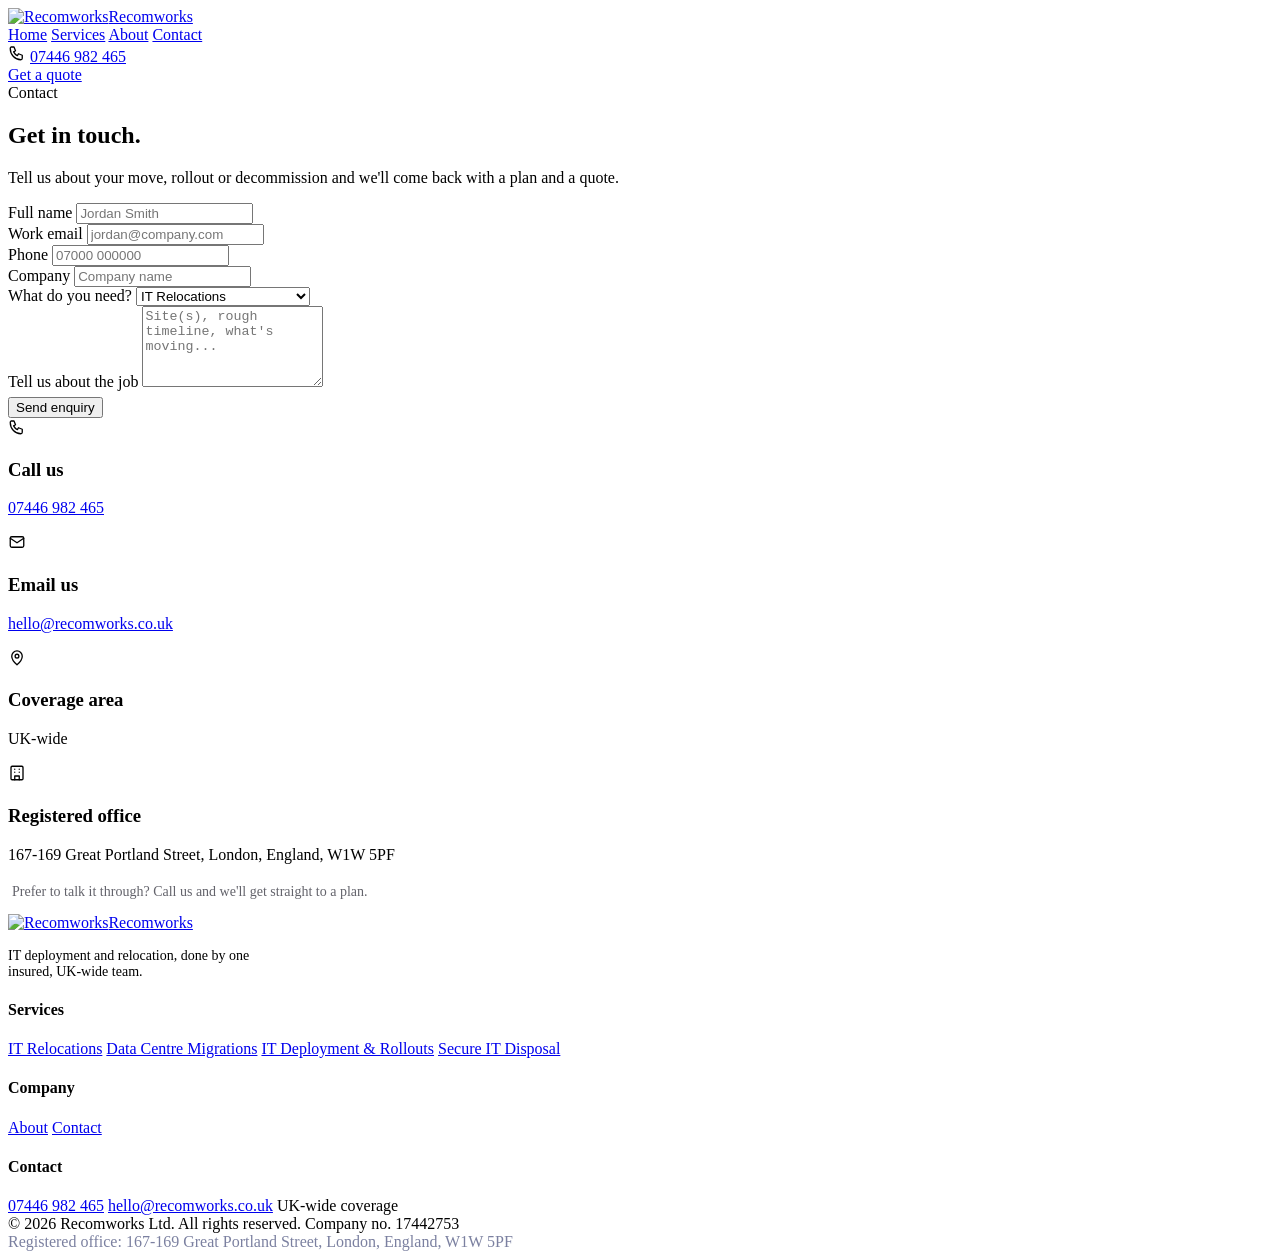
==== contact.html @ e0491cc9 "Add files via upload" ====
<!doctype html>
<html lang="en">
<head>
<meta charset="utf-8">
<meta name="viewport" content="width=device-width, initial-scale=1">
<title>Contact | Recomworks Ltd</title>
<meta name="description" content="Get in touch with Recomworks Ltd about an IT relocation, data centre migration, deployment rollout or secure IT disposal job.">
<link rel="icon" href="assets/logo-icon.png">
<link rel="preconnect" href="https://fonts.googleapis.com">
<link rel="stylesheet" href="https://fonts.googleapis.com/css2?family=Space+Grotesk:wght@500;600;700&family=IBM+Plex+Sans:wght@400;500;600;700&display=swap">
<link rel="stylesheet" href="css/styles.css">
</head>
<body>

<header class="site-header">
  <div class="container nav-row">
    <a class="logo" href="index.html"><img src="assets/logo-icon.png" alt="Recomworks"><span>Recomworks</span></a>
    <nav class="nav-links">
      <a href="index.html">Home</a>
      <a href="services.html">Services</a>
      <a href="about.html">About</a>
      <a class="active" href="contact.html">Contact</a>
    </nav>
    <div class="nav-right">
      <div class="nav-phone">
        <svg width="18" height="18" viewBox="0 0 24 24" fill="none" stroke="currentColor" stroke-width="1.75" stroke-linecap="round" stroke-linejoin="round"><path d="M4 4h4l2 5-2.5 1.5a11 11 0 0 0 5 5L14 13l5 2v4a2 2 0 0 1-2 2C9.5 21 3 14.5 3 6a2 2 0 0 1 1-2Z"/></svg>
        <a href="tel:+447446982465">07446 982 465</a>
      </div>
      <a class="btn-primary" href="contact.html">Get a quote</a>
    </div>
  </div>
</header>

<section class="page-hero">
  <div class="container">
    <div class="eyebrow">Contact</div>
    <h1 class="h1">Get in touch.</h1>
    <p class="lead">Tell us about your move, rollout or decommission and we'll come back with a plan and a quote.</p>
  </div>
</section>

<section class="section">
  <div class="container contact-grid">

    <form class="form-card" id="enquiry-form">
      <div class="field-row">
        <div class="field">
          <label for="f-name">Full name</label>
          <input id="f-name" name="name" type="text" placeholder="Jordan Smith" required>
        </div>
        <div class="field">
          <label for="f-email">Work email</label>
          <input id="f-email" name="email" type="email" placeholder="jordan@company.com" required>
        </div>
      </div>
      <div class="field-row">
        <div class="field">
          <label for="f-phone">Phone</label>
          <input id="f-phone" name="phone" type="tel" placeholder="07000 000000">
        </div>
        <div class="field">
          <label for="f-company">Company</label>
          <input id="f-company" name="company" type="text" placeholder="Company name">
        </div>
      </div>
      <div class="field">
        <label for="f-service">What do you need?</label>
        <select id="f-service" name="service">
          <option>IT Relocations</option>
          <option>Data Centre Migrations</option>
          <option>IT Deployment &amp; Rollouts</option>
          <option>Secure IT Disposal</option>
          <option>Something else</option>
        </select>
      </div>
      <div class="field">
        <label for="f-message">Tell us about the job</label>
        <textarea id="f-message" name="message" rows="5" placeholder="Site(s), rough timeline, what's moving..."></textarea>
      </div>
      <button class="btn-primary" type="submit" style="margin-top:6px;">Send enquiry</button>
      <p class="form-note" id="form-note" hidden>Opening your email app to send this to hello@recomworks.co.uk — if nothing opens, email us directly instead.</p>
    </form>

    <div class="sidebar">
      <div class="info-card">
        <div class="info-icon">
          <svg width="18" height="18" viewBox="0 0 24 24" fill="none" stroke="currentColor" stroke-width="1.75" stroke-linecap="round" stroke-linejoin="round"><path d="M4 4h4l2 5-2.5 1.5a11 11 0 0 0 5 5L14 13l5 2v4a2 2 0 0 1-2 2C9.5 21 3 14.5 3 6a2 2 0 0 1 1-2Z"/></svg>
        </div>
        <div>
          <h3>Call us</h3>
          <p><a href="tel:+447446982465">07446 982 465</a></p>
        </div>
      </div>
      <div class="info-card">
        <div class="info-icon">
          <svg width="18" height="18" viewBox="0 0 24 24" fill="none" stroke="currentColor" stroke-width="1.75" stroke-linecap="round" stroke-linejoin="round"><rect x="3" y="5" width="18" height="14" rx="2"/><path d="M3 7l9 6 9-6"/></svg>
        </div>
        <div>
          <h3>Email us</h3>
          <p><a href="mailto:hello@recomworks.co.uk">hello@recomworks.co.uk</a></p>
        </div>
      </div>
      <div class="info-card">
        <div class="info-icon">
          <svg width="18" height="18" viewBox="0 0 24 24" fill="none" stroke="currentColor" stroke-width="1.75" stroke-linecap="round" stroke-linejoin="round"><path d="M12 21s7-6.1 7-11.5A7 7 0 0 0 5 9.5C5 14.9 12 21 12 21z"/><circle cx="12" cy="9.5" r="2.5"/></svg>
        </div>
        <div>
          <h3>Coverage area</h3>
          <p>UK-wide</p>
        </div>
      </div>
      <div class="info-card">
        <div class="info-icon">
          <svg width="18" height="18" viewBox="0 0 24 24" fill="none" stroke="currentColor" stroke-width="1.75" stroke-linecap="round" stroke-linejoin="round"><rect x="4" y="3" width="16" height="18" rx="1.5"/><path d="M9 21v-5h6v5M9 7h.01M15 7h.01M9 11h.01M15 11h.01"/></svg>
        </div>
        <div>
          <h3>Registered office</h3>
          <p>167-169 Great Portland Street, London, England, W1W 5PF</p>
        </div>
      </div>
      <p style="font-size:14px; color:#63636B; padding:4px 4px 0;">Prefer to talk it through? Call us and we'll get straight to a plan.</p>
    </div>

  </div>
</section>

<footer class="site-footer">
  <div class="container">
    <div class="footer-grid">
      <div class="footer-col">
        <a class="foot-logo" href="index.html"><img src="assets/logo-icon.png" alt="Recomworks"><span>Recomworks</span></a>
        <p style="font-size:14px; margin-top:16px; max-width:260px;">IT deployment and relocation, done by one insured, UK-wide team.</p>
      </div>
      <div class="footer-col">
        <h4>Services</h4>
        <div class="foot-links">
          <a href="services.html#it-relocations">IT Relocations</a>
          <a href="services.html#data-centre-migrations">Data Centre Migrations</a>
          <a href="services.html#it-deployment-rollouts">IT Deployment &amp; Rollouts</a>
          <a href="services.html#secure-it-disposal">Secure IT Disposal</a>
        </div>
      </div>
      <div class="footer-col">
        <h4>Company</h4>
        <div class="foot-links">
          <a href="about.html">About</a>
          <a href="contact.html">Contact</a>
        </div>
      </div>
      <div class="footer-col">
        <h4>Contact</h4>
        <div class="foot-links">
          <a href="tel:+447446982465">07446 982 465</a>
          <a href="mailto:hello@recomworks.co.uk">hello@recomworks.co.uk</a>
          <span>UK-wide coverage</span>
        </div>
      </div>
    </div>
    <div class="foot-bottom">
      <div class="foot-bottom-row">
        <span>© 2026 Recomworks Ltd. All rights reserved.</span>
        <span>Company no. 17442753</span>
      </div>
      <span style="color:#7B80A0;">Registered office: 167-169 Great Portland Street, London, England, W1W 5PF</span>
    </div>
  </div>
</footer>

<script>
  document.getElementById('enquiry-form').addEventListener('submit', function (e) {
    e.preventDefault();
    var f = e.target;
    var name = f.name.value.trim();
    var email = f.email.value.trim();
    var phone = f.phone.value.trim();
    var company = f.company.value.trim();
    var service = f.service.value;
    var message = f.message.value.trim();

    var subject = 'Enquiry from ' + (company || name || 'website visitor') + ' — ' + service;
    var bodyLines = [
      'Name: ' + name,
      'Email: ' + email,
      'Phone: ' + (phone || '(not given)'),
      'Company: ' + (company || '(not given)'),
      'Service: ' + service,
      '',
      message
    ];

    var mailto = 'mailto:hello@recomworks.co.uk'
      + '?subject=' + encodeURIComponent(subject)
      + '&body=' + encodeURIComponent(bodyLines.join('\n'));

    document.getElementById('form-note').hidden = false;
    window.location.href = mailto;
  });
</script>

</body>
</html>
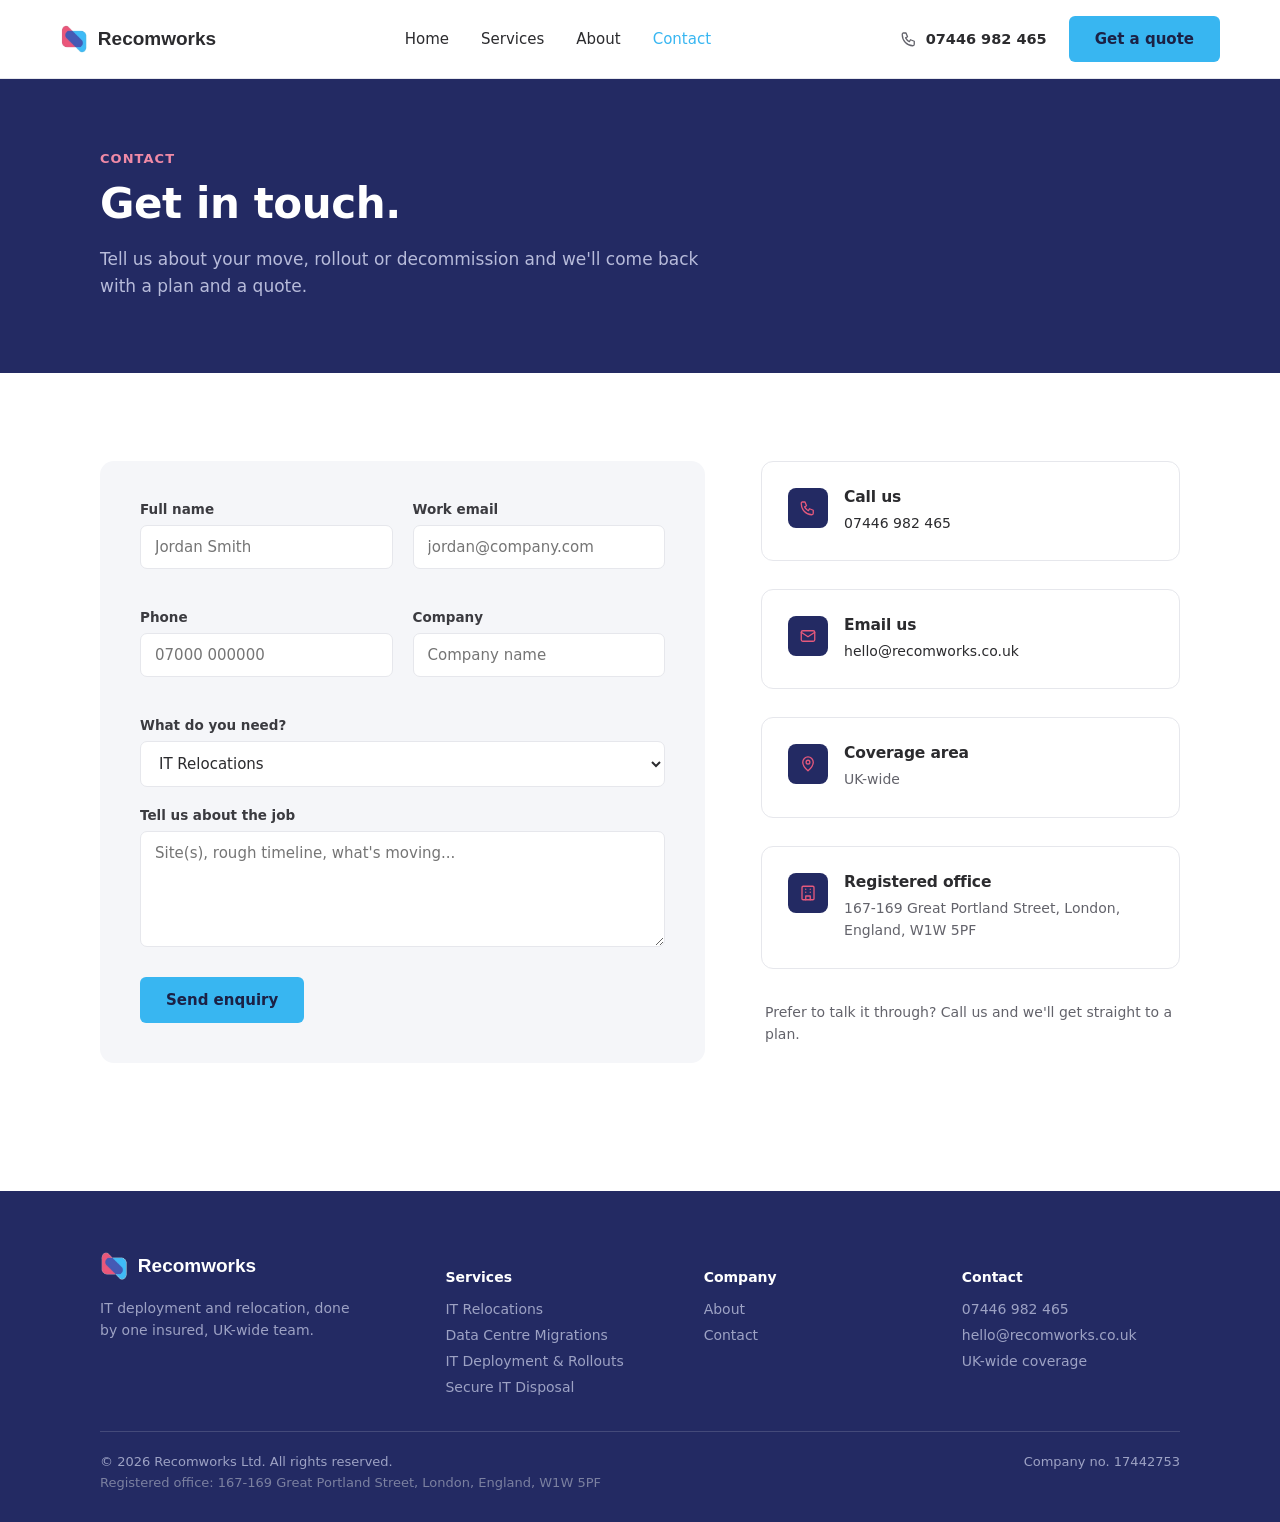
==== commit 8f4ec1eb: "Update contact.html" ====
--- a/contact.html
+++ b/contact.html
@@ -43,6 +43,10 @@
   <div class="container contact-grid">
 
     <form class="form-card" id="enquiry-form">
+      <input type="hidden" name="access_key" value="8fb7685f-c97f-4fce-bfef-1bb2603a4304">
+      <input type="hidden" name="subject" value="New enquiry from the Recomworks website">
+      <input type="hidden" name="from_name" value="Recomworks website">
+      <input type="checkbox" name="botcheck" style="display:none" tabindex="-1" autocomplete="off">
       <div class="field-row">
         <div class="field">
           <label for="f-name">Full name</label>
@@ -78,7 +82,7 @@
         <textarea id="f-message" name="message" rows="5" placeholder="Site(s), rough timeline, what's moving..."></textarea>
       </div>
       <button class="btn-primary" type="submit" style="margin-top:6px;">Send enquiry</button>
-      <p class="form-note" id="form-note" hidden>Opening your email app to send this to hello@recomworks.co.uk — if nothing opens, email us directly instead.</p>
+      <p class="form-note" id="form-note" hidden></p>
     </form>
 
     <div class="sidebar">
@@ -170,30 +174,39 @@
   document.getElementById('enquiry-form').addEventListener('submit', function (e) {
     e.preventDefault();
     var f = e.target;
-    var name = f.name.value.trim();
-    var email = f.email.value.trim();
-    var phone = f.phone.value.trim();
-    var company = f.company.value.trim();
-    var service = f.service.value;
-    var message = f.message.value.trim();
-
-    var subject = 'Enquiry from ' + (company || name || 'website visitor') + ' — ' + service;
-    var bodyLines = [
-      'Name: ' + name,
-      'Email: ' + email,
-      'Phone: ' + (phone || '(not given)'),
-      'Company: ' + (company || '(not given)'),
-      'Service: ' + service,
-      '',
-      message
-    ];
-
-    var mailto = 'mailto:hello@recomworks.co.uk'
-      + '?subject=' + encodeURIComponent(subject)
-      + '&body=' + encodeURIComponent(bodyLines.join('\n'));
-
-    document.getElementById('form-note').hidden = false;
-    window.location.href = mailto;
+    var note = document.getElementById('form-note');
+    var btn = f.querySelector('button[type="submit"]');
+    var originalBtnText = btn.textContent;
+
+    btn.disabled = true;
+    btn.textContent = 'Sending...';
+    note.hidden = true;
+
+    fetch('https://api.web3forms.com/submit', {
+      method: 'POST',
+      headers: { 'Accept': 'application/json' },
+      body: new FormData(f)
+    })
+      .then(function (res) { return res.json(); })
+      .then(function (data) {
+        if (data.success) {
+          note.textContent = "Thanks — your enquiry's been sent. We'll be in touch shortly.";
+          note.className = 'form-note success';
+          note.hidden = false;
+          f.reset();
+        } else {
+          throw new Error(data.message || 'Submission failed');
+        }
+      })
+      .catch(function () {
+        note.textContent = "Something went wrong sending that — please email us directly at hello@recomworks.co.uk or call 07446 982 465.";
+        note.className = 'form-note error';
+        note.hidden = false;
+      })
+      .finally(function () {
+        btn.disabled = false;
+        btn.textContent = originalBtnText;
+      });
   });
 </script>
 
--- a/css/styles.css
+++ b/css/styles.css
@@ -0,0 +1,145 @@
+* { box-sizing: border-box; }
+body { margin:0; font-family: 'IBM Plex Sans', system-ui, sans-serif; color: #2B2B2E; background: #FFFFFF; }
+h1,h2,h3 { font-family: 'Space Grotesk', system-ui, sans-serif; letter-spacing: -0.01em; margin: 0; }
+p { margin: 0; line-height: 1.6; }
+a { color: #2B2B2E; text-decoration: none; }
+a:hover { color: #E6597C; }
+
+.container { max-width: 1160px; margin: 0 auto; padding: 0 40px; }
+
+.btn-primary { display:inline-flex; align-items:center; gap:8px; background: #38B6F1; color: #1B2145; font-weight:600; font-size:15px; padding:14px 26px; border-radius:6px; border:none; cursor:pointer; white-space:nowrap; font-family:inherit; }
+.btn-secondary { display:inline-flex; align-items:center; gap:8px; background:transparent; color: #FFFFFF; font-weight:600; font-size:15px; padding:12.5px 26px; border-radius:6px; border:1.5px solid rgba(255,255,255,0.35); cursor:pointer; white-space:nowrap; font-family:inherit; }
+
+/* Header */
+header.site-header { border-bottom:1px solid #E6E7EC; background: #FFFFFF; }
+.nav-row { display:flex; align-items:center; justify-content:space-between; padding:16px 0; gap:24px; }
+.logo { display:flex; align-items:center; gap:10px; flex-shrink:0; }
+.logo img { height:30px; width:auto; display:block; }
+.logo span { font-family:'Space Grotesk',sans-serif; font-weight:700; font-size:19px; color:#2B2B2E; }
+.nav-links { display:flex; align-items:center; gap:32px; font-size:15px; font-weight:500; }
+.nav-links a.active { color: #38B6F1; }
+.nav-right { display:flex; align-items:center; gap:22px; }
+.nav-phone { display:flex; align-items:center; gap:8px; font-size:14.5px; font-weight:600; color: #63636B; }
+.nav-phone a:hover { color: #38B6F1; }
+
+/* Hero / page-hero */
+.hero { background: #232A63; color: #FFFFFF; padding:96px 0 84px; }
+.hero-grid { display:grid; grid-template-columns: 1.05fr 0.95fr; gap:56px; align-items:center; }
+.hero-ctas { display:flex; gap:16px; margin-top:34px; }
+.trust-strip { border-top:1px solid rgba(255,255,255,0.15); margin-top:60px; padding-top:26px; font-size:14px; color: #9DA2C4; letter-spacing:0.01em; }
+.hero-art { display:flex; align-items:center; justify-content:center; }
+
+.page-hero { background: #232A63; color: #FFFFFF; padding:72px 0; }
+
+.eyebrow { font-size:13px; font-weight:600; letter-spacing:0.08em; text-transform:uppercase; color: #F08AA6; }
+.h1 { font-size:42px; line-height:1.15; margin-top:14px; }
+.hero .h1 { font-size:50px; line-height:1.08; margin-top:16px; }
+.lead { font-size:17px; color: #B7BBDA; margin-top:18px; max-width:600px; }
+.hero .lead { font-size:18px; margin-top:22px; max-width:520px; }
+
+/* Sections */
+.section { padding:88px 0; }
+.section-tight { padding:72px 0; }
+.section-head { max-width:620px; margin-bottom:52px; }
+.eyebrow-sm { font-size:13px; font-weight:600; letter-spacing:0.08em; text-transform:uppercase; color: #E6597C; }
+.h2 { font-size:32px; margin-top:12px; }
+.muted { color: #63636B; }
+.soft-panel { background: #F5F6F9; }
+
+/* Cards (homepage services + "also part of the job") */
+.cards { display:grid; grid-template-columns:repeat(4, minmax(0,1fr)); gap:22px; }
+.card { background: #F5F6F9; padding:26px; border-radius:10px; display:flex; flex-direction:column; gap:16px; }
+.icon-wrap { width:44px; height:44px; border-radius:8px; background: #232A63; display:flex; align-items:center; justify-content:center; color: #E6597C; flex-shrink:0; }
+.card h3 { font-size:17.5px; }
+.card p { font-size:14px; color: #63636B; }
+.card-link { font-size:13.5px; font-weight:600; margin-top:auto; display:flex; align-items:center; gap:6px; color: #2B2B2E; }
+
+/* Value grid (why us) */
+.value-grid { display:grid; grid-template-columns:repeat(4,minmax(0,1fr)); gap:32px; }
+.value-item { display:flex; flex-direction:column; gap:14px; }
+.value-item .icon-wrap { background: #FFFFFF; color: #E6597C; border:1.5px solid #E6E7EC; }
+.value-item h3 { font-size:16.5px; }
+.value-item p { font-size:14px; color: #63636B; }
+
+/* Process */
+.process { display:grid; grid-template-columns:repeat(5,minmax(0,1fr)); gap:0; }
+.process-step { position:relative; padding-right:20px; }
+.process-step:not(:last-child)::after { content:""; position:absolute; top:19px; right:0; width:20px; height:1.5px; background: #D8DAE2; }
+.step-num { font-family:'Space Grotesk',sans-serif; font-size:14px; font-weight:700; color: #E6597C; width:38px; height:38px; border-radius:50%; border:1.5px solid #E6597C; display:flex; align-items:center; justify-content:center; margin-bottom:18px; }
+.process-step h3 { font-size:15.5px; margin-bottom:8px; }
+.process-step p { font-size:13.5px; color: #63636B; }
+
+/* Testimonials */
+.testimonials { display:grid; grid-template-columns:repeat(2,minmax(0,1fr)); gap:24px; }
+.testimonial { background: #FFFFFF; border:1px solid #E6E7EC; border-radius:10px; padding:28px; display:flex; flex-direction:column; gap:18px; }
+.testimonial p.quote { font-size:16px; line-height:1.6; color: #3B3B40; }
+.testimonial .who { font-size:13.5px; color: #63636B; }
+
+.placeholder-chip { display:inline-block; border:1px dashed #E6597C; color: #C23D63; background: #FDEEF2; padding:2px 9px; border-radius:5px; font-size:12px; font-family: ui-monospace, monospace; }
+
+/* CTA band */
+.cta-band { background: #232A63; color: #FFFFFF; border-radius:16px; padding:52px; display:flex; align-items:center; justify-content:space-between; gap:32px; }
+.cta-band h2 { font-size:27px; }
+.cta-band p { color: #B7BBDA; margin-top:8px; font-size:15px; }
+.cta-band.light { background:transparent; border:1.5px solid #E6E7EC; color:#2B2B2E; }
+.cta-band.light p { color:#63636B; }
+.cta-band.light .btn-primary { color:#1B2145; }
+
+/* Services page */
+.service-row { display:grid; grid-template-columns: 0.85fr 1.15fr; gap:64px; align-items:start; padding:64px 0; border-bottom:1px solid #E6E7EC; }
+.service-row:last-child { border-bottom:none; }
+.service-num { font-family:'Space Grotesk',sans-serif; font-size:14px; font-weight:700; color: #E6597C; }
+.icon-wrap-lg { width:56px; height:56px; border-radius:10px; background: #232A63; display:flex; align-items:center; justify-content:center; color: #E6597C; margin-top:16px; margin-bottom:20px; }
+.service-row h2 { font-size:27px; }
+.service-row .intro { font-size:15.5px; color: #63636B; margin-top:14px; max-width:400px; }
+.included-list { display:flex; flex-direction:column; gap:16px; }
+.included-item { display:flex; align-items:flex-start; gap:14px; padding:18px 20px; background: #F5F6F9; border-radius:8px; }
+.included-item .check { width:22px; height:22px; border-radius:50%; background: #38B6F1; display:flex; align-items:center; justify-content:center; flex-shrink:0; margin-top:1px; }
+.included-item p { font-size:15px; font-weight:500; }
+
+/* About page */
+.pillars { display:grid; grid-template-columns:repeat(3,minmax(0,1fr)); gap:28px; }
+.pillar { background: #F5F6F9; border-radius:12px; padding:30px; }
+.pillar-num { font-family:'Space Grotesk',sans-serif; font-weight:700; font-size:14px; color: #E6597C; margin-bottom:16px; }
+.pillar h3 { font-size:18px; margin-bottom:10px; }
+.pillar p { font-size:14.5px; color: #63636B; }
+
+/* Contact page */
+label { display:block; font-size:13.5px; font-weight:600; margin-bottom:8px; color: #3B3B40; }
+input, select, textarea { width:100%; font-family:inherit; font-size:15px; padding:12px 14px; border-radius:7px; border:1.5px solid #E6E7EC; background:#FFFFFF; color:#2B2B2E; }
+input:focus, select:focus, textarea:focus { outline:none; border-color:#38B6F1; }
+.contact-grid { display:grid; grid-template-columns: 1.3fr 0.9fr; gap:56px; align-items:start; }
+.form-card { background:#F5F6F9; border-radius:14px; padding:40px; }
+.field-row { display:grid; grid-template-columns:1fr 1fr; gap:20px; margin-bottom:20px; }
+.field { margin-bottom:20px; }
+.field:last-child { margin-bottom:0; }
+.sidebar { display:flex; flex-direction:column; gap:28px; }
+.info-card { border:1.5px solid #E6E7EC; border-radius:12px; padding:26px; display:flex; gap:16px; align-items:flex-start; }
+.info-icon { width:40px; height:40px; border-radius:8px; background:#232A63; color:#E6597C; display:flex; align-items:center; justify-content:center; flex-shrink:0; }
+.info-card h3 { font-size:15.5px; margin-bottom:6px; }
+.info-card p, .info-card .placeholder-chip { font-size:14px; color:#63636B; }
+.form-note { font-size:13px; color:#63636B; margin-top:14px; }
+.form-note[hidden] { display:none; }
+
+/* Footer */
+footer.site-footer { background: #232A63; color: #9DA2C4; padding:60px 0 32px; margin-top:40px; }
+.foot-logo { display:flex; align-items:center; gap:10px; }
+.foot-logo img { height:30px; width:auto; display:block; }
+.foot-logo span { font-family:'Space Grotesk',sans-serif; font-weight:700; font-size:19px; color:#FFFFFF; }
+.footer-grid { display:grid; grid-template-columns:1.4fr 1fr 1fr 1fr; gap:40px; padding-bottom:36px; border-bottom:1px solid rgba(255,255,255,0.15); }
+.footer-col h4 { color: #FFFFFF; font-size:14px; margin-bottom:16px; }
+.foot-links { display:flex; flex-direction:column; gap:10px; font-size:14px; }
+.foot-links a { color: #9DA2C4; }
+.foot-links a:hover { color: #F08AA6; }
+.foot-bottom { display:flex; flex-direction:column; gap:6px; padding-top:22px; font-size:13px; }
+.foot-bottom-row { display:flex; justify-content:space-between; gap:16px; flex-wrap:wrap; }
+
+@media (max-width: 900px) {
+  .hero-grid, .cards, .value-grid, .process, .testimonials, .footer-grid, .service-row, .pillars, .contact-grid, .field-row { grid-template-columns: 1fr; }
+  .process-step:not(:last-child)::after { display:none; }
+  .h1 { font-size:32px; }
+  .hero .h1 { font-size:38px; }
+  .nav-links { display:none; }
+  .cta-band { flex-direction:column; align-items:flex-start; }
+  .form-card { padding:26px; }
+}
